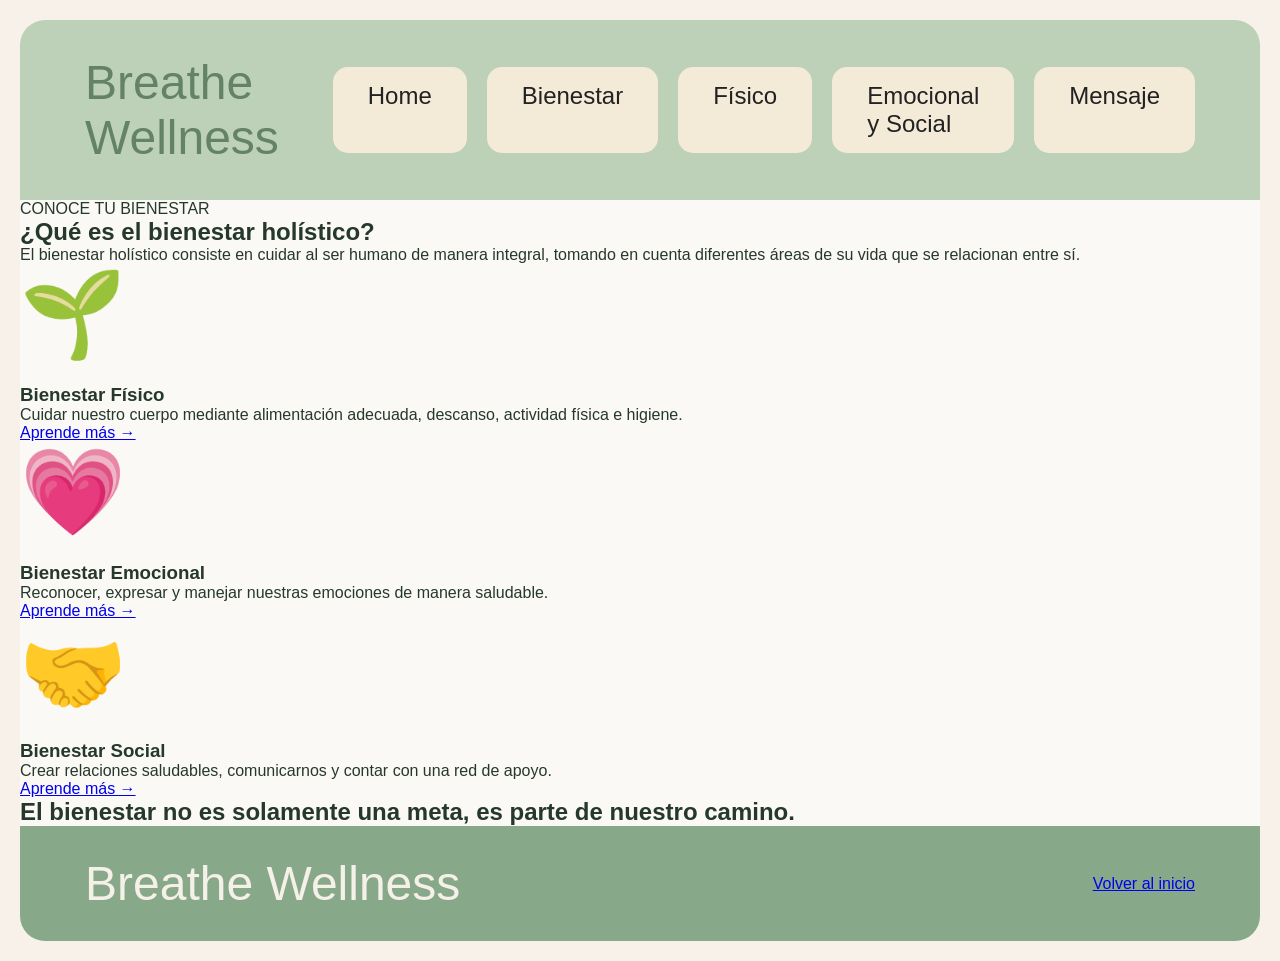
==== bienestar.html @ 799ddd81 "Create bienestar.html" ====
<!DOCTYPE html>
<html lang="es">
<head>
    <meta charset="UTF-8">
    <meta name="viewport" content="width=device-width, initial-scale=1.0">
    <title>Breathe Wellness | Bienestar</title>
    <link rel="stylesheet" href="style.css">
</head>
<body>

<div class="website">

    <header class="navbar">
        <h1 class="logo">Breathe Wellness</h1>

        <nav>
            <a href="index.html">Home</a>
            <a href="bienestar.html">Bienestar</a>
            <a href="fisico.html">Físico</a>
            <a href="emocional.html">Emocional y Social</a>
            <a href="mensaje.html">Mensaje</a>
        </nav>
    </header>

    <section class="page-hero">
        <p class="subtitle">CONOCE TU BIENESTAR</p>
        <h2>¿Qué es el bienestar holístico?</h2>

        <p>
            El bienestar holístico consiste en cuidar al ser humano de manera
            integral, tomando en cuenta diferentes áreas de su vida que se
            relacionan entre sí.
        </p>
    </section>

    <section class="cards">

        <div class="card">
            <div class="icon">🌱</div>
            <h3>Bienestar Físico</h3>
            <p>
                Cuidar nuestro cuerpo mediante alimentación adecuada,
                descanso, actividad física e higiene.
            </p>
            <a href="fisico.html" class="card-link">
                Aprende más →
            </a>
        </div>

        <div class="card">
            <div class="icon">💗</div>
            <h3>Bienestar Emocional</h3>
            <p>
                Reconocer, expresar y manejar nuestras emociones
                de manera saludable.
            </p>
            <a href="emocional.html" class="card-link">
                Aprende más →
            </a>
        </div>

        <div class="card">
            <div class="icon">🤝</div>
            <h3>Bienestar Social</h3>
            <p>
                Crear relaciones saludables, comunicarnos y
                contar con una red de apoyo.
            </p>
            <a href="emocional.html" class="card-link">
                Aprende más →
            </a>
        </div>

    </section>

    <section class="quote">
        <h2>El bienestar no es solamente una meta, es parte de nuestro camino.</h2>
    </section>

    <footer class="footer">
        <h2>Breathe Wellness</h2>
        <a href="index.html" class="button">Volver al inicio</a>
    </footer>

</div>

</body>
</html>
---- style.css ----
/* GENERAL */
* {
    margin: 0;
    padding: 0;
    box-sizing: border-box;
}

body {
    background-color: #f7f1e9;
    font-family: Arial, Helvetica, sans-serif;
    color: #26382b;
    padding: 20px;
}

.website {
    max-width: 1250px;
    margin: auto;
    background-color: #faf9f5;
    border-radius: 25px;
    overflow: hidden;
}

/* NAVBAR */
.navbar {
    background-color: #bdd1b9;
    padding: 35px 65px;
    display: flex;
    justify-content: space-between;
    align-items: center;
}

.logo {
    font-size: 48px;
    color: #648267;
    font-weight: normal;
}

.navbar nav {
    display: flex;
    gap: 20px;
}

.navbar nav a {
    text-decoration: none;
    color: #222;
    background-color: #f4ead8;
    padding: 15px 35px;
    border-radius: 15px;
    font-size: 24px;
    transition: 0.3s;
}

.navbar nav a:hover {
    background-color: #91ad91;
    color: white;
}

/* HERO */
.hero {
    display: flex;
    align-items: center;
    justify-content: center;
    gap: 70px;
    padding: 50px 60px;
    min-height: 520px;
}

.hero-logo {
    display: flex;
    justify-content: center;
    align-items: center;
}

.circle {
    width: 440px;
    height: 440px;
    background-color: #88a88a;
    border-radius: 50%;
    position: relative;
}

/* LEAVES */
.leaf {
    position: absolute;
    width: 65px;
    height: 110px;
    background-color: #c4d8b9;
    border-radius: 100% 0 100% 0;
}

.leaf1 {
    top: 65px;
    left: 130px;
    transform: rotate(-35deg);
}

.leaf2 {
    top: 60px;
    left: 210px;
    transform: rotate(15deg);
}

.leaf3 {
    top: 170px;
    left: 100px;
    background-color: #547958;
    transform: rotate(-65deg);
}

.leaf4 {
    top: 185px;
    left: 190px;
    background-color: #547958;
    transform: rotate(35deg);
}

.leaf5 {
    top: 250px;
    left: 100px;
    background-color: #547958;
    transform: rotate(-75deg);
}

.leaf6 {
    top: 260px;
    left: 190px;
    background-color: #c4d8b9;
    transform: rotate(45deg);
}

/* WAVES */
.waves {
    position: absolute;
    top: 130px;
    right: -35px;
    font-size: 100px;
    color: #d8e5cf;
    font-weight: bold;
    letter-spacing: -15px;
}

/* HERO TEXT */
.hero-content {
    text-align: left;
}

.hero-content h2 {
    font-size: 65px;
    font-weight: normal;
    margin-bottom: 35px;
    color: #26382b;
}

.explore-button {
    display: inline-block;
    background-color: #88a88a;
    color: white;
    text-decoration: none;
    padding: 20px 50px;
    border-radius: 15px;
    font-size: 25px;
    transition: 0.3s;
}

.explore-button:hover {
    background-color: #66876a;
    transform: translateY(-3px);
}

/* SERVICES */
.services {
    display: flex;
    justify-content: center;
    gap: 45px;
    padding: 10px 60px 40px;
}

.service-card {
    flex: 1;
    background-color: #f3ead9;
    border-radius: 35px;
    min-height: 250px;
    display: flex;
    flex-direction: column;
    justify-content: center;
    align-items: center;
    transition: 0.3s;
}

.service-card:hover {
    transform: translateY(-5px);
}

.icon {
    font-size: 85px;
    color: #88a88a;
    margin-bottom: 20px;
}

.service-card h3 {
    font-size: 35px;
    font-weight: normal;
    color: #222;
}

/* FOOTER */
.footer {
    background-color: #88a88a;
    display: flex;
    justify-content: space-between;
    align-items: center;
    padding: 30px 65px;
}

.footer h2 {
    color: #f5f1e8;
    font-size: 48px;
    font-weight: normal;
}

.footer-buttons {
    display: flex;
    gap: 25px;
}

.footer-buttons a {
    text-decoration: none;
    color: #222;
    background-color: #f3ead9;
    padding: 15px 50px;
    border-radius: 15px;
    font-size: 25px;
    transition: 0.3s;
}

.footer-buttons a:hover {
    background-color: #d9e5d2;
}

/* RESPONSIVE */
@media (max-width: 900px) {

    .navbar {
        flex-direction: column;
        gap: 25px;
        padding: 30px;
    }

    .logo {
        font-size: 35px;
        text-align: center;
    }

    .navbar nav {
        flex-wrap: wrap;
        justify-content: center;
    }

    .navbar nav a {
        font-size: 18px;
        padding: 12px 20px;
    }

    .hero {
        flex-direction: column;
        padding: 40px 20px;
        gap: 35px;
    }

    .circle {
        width: 300px;
        height: 300px;
    }

    .hero-content {
        text-align: center;
    }

    .hero-content h2 {
        font-size: 40px;
    }

    .services {
        flex-direction: column;
        padding: 20px;
        gap: 20px;
    }

    .service-card {
        min-height: 200px;
    }

    .footer {
        flex-direction: column;
        gap: 25px;
        text-align: center;
        padding: 30px 20px;
    }

    .footer h2 {
        font-size: 35px;
    }

    .footer-buttons {
        flex-wrap: wrap;
        justify-content: center;
    }

    .footer-buttons a {
        font-size: 18px;
        padding: 15px 30px;
    }
}
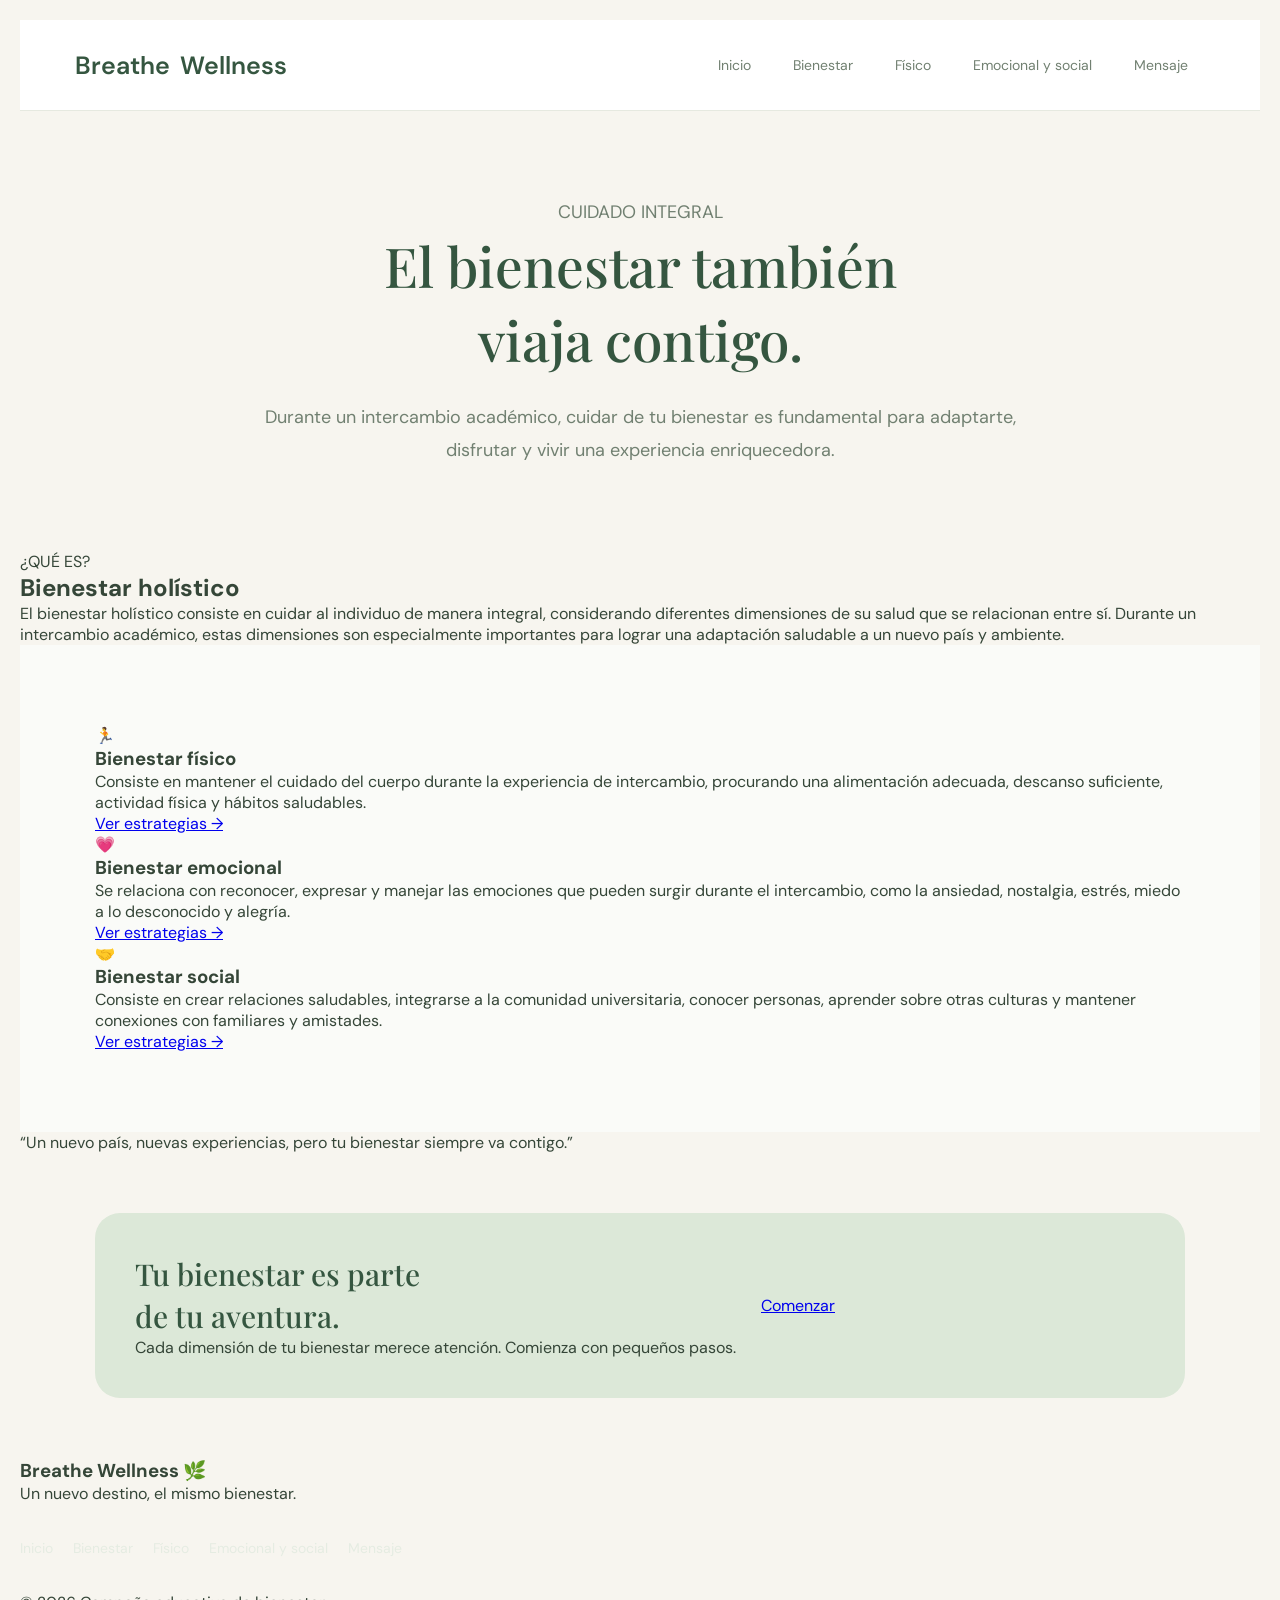
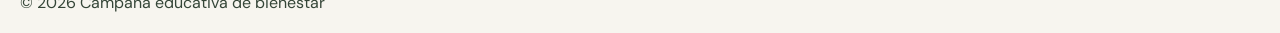
==== commit 25640b0c: "Update bienestar.html" ====
--- a/bienestar.html
+++ b/bienestar.html
@@ -1,88 +1,130 @@
+
 <!DOCTYPE html>
 <html lang="es">
 <head>
     <meta charset="UTF-8">
     <meta name="viewport" content="width=device-width, initial-scale=1.0">
-    <title>Breathe Wellness | Bienestar</title>
+    <title>Bienestar Holístico | Breathe Wellness</title>
     <link rel="stylesheet" href="style.css">
 </head>
 <body>
 
-<div class="website">
+<header class="navbar">
+    <a href="index.html" class="logo">Breathe <span>Wellness</span></a>
 
-    <header class="navbar">
-        <h1 class="logo">Breathe Wellness</h1>
+    <nav>
+        <a href="index.html">Inicio</a>
+        <a href="bienestar.html">Bienestar</a>
+        <a href="fisico.html">Físico</a>
+        <a href="emocional.html">Emocional y social</a>
+        <a href="mensaje.html">Mensaje</a>
+    </nav>
+</header>
 
-        <nav>
-            <a href="index.html">Home</a>
-            <a href="bienestar.html">Bienestar</a>
-            <a href="fisico.html">Físico</a>
-            <a href="emocional.html">Emocional y Social</a>
-            <a href="mensaje.html">Mensaje</a>
-        </nav>
-    </header>
+<section class="page-hero">
+    <p class="tag">CUIDADO INTEGRAL</p>
+    <h1>El bienestar también<br><span>viaja contigo.</span></h1>
 
-    <section class="page-hero">
-        <p class="subtitle">CONOCE TU BIENESTAR</p>
-        <h2>¿Qué es el bienestar holístico?</h2>
+    <p>
+        Durante un intercambio académico, cuidar de tu bienestar
+        es fundamental para adaptarte, disfrutar y vivir una
+        experiencia enriquecedora.
+    </p>
+</section>
 
-        <p>
-            El bienestar holístico consiste en cuidar al ser humano de manera
-            integral, tomando en cuenta diferentes áreas de su vida que se
-            relacionan entre sí.
-        </p>
-    </section>
+<section class="intro">
+    <p class="tag">¿QUÉ ES?</p>
+    <h2>Bienestar holístico</h2>
 
-    <section class="cards">
+    <p>
+        El bienestar holístico consiste en cuidar al individuo de manera
+        integral, considerando diferentes dimensiones de su salud que
+        se relacionan entre sí. Durante un intercambio académico,
+        estas dimensiones son especialmente importantes para lograr
+        una adaptación saludable a un nuevo país y ambiente.
+    </p>
+</section>
 
-        <div class="card">
-            <div class="icon">🌱</div>
-            <h3>Bienestar Físico</h3>
+<section class="wellness-section">
+    <div class="cards">
+
+        <div class="card physical-card">
+            <div class="card-icon">🏃</div>
+            <h3>Bienestar físico</h3>
+
             <p>
-                Cuidar nuestro cuerpo mediante alimentación adecuada,
-                descanso, actividad física e higiene.
+                Consiste en mantener el cuidado del cuerpo durante la
+                experiencia de intercambio, procurando una alimentación
+                adecuada, descanso suficiente, actividad física y
+                hábitos saludables.
             </p>
-            <a href="fisico.html" class="card-link">
-                Aprende más →
-            </a>
+
+            <a href="fisico.html" class="card-link">Ver estrategias →</a>
         </div>
 
-        <div class="card">
-            <div class="icon">💗</div>
-            <h3>Bienestar Emocional</h3>
+        <div class="card emotional-card">
+            <div class="card-icon">💗</div>
+            <h3>Bienestar emocional</h3>
+
             <p>
-                Reconocer, expresar y manejar nuestras emociones
-                de manera saludable.
+                Se relaciona con reconocer, expresar y manejar las emociones
+                que pueden surgir durante el intercambio, como la ansiedad,
+                nostalgia, estrés, miedo a lo desconocido y alegría.
             </p>
-            <a href="emocional.html" class="card-link">
-                Aprende más →
-            </a>
+
+            <a href="emocional.html" class="card-link">Ver estrategias →</a>
         </div>
 
-        <div class="card">
-            <div class="icon">🤝</div>
-            <h3>Bienestar Social</h3>
+        <div class="card social-card">
+            <div class="card-icon">🤝</div>
+            <h3>Bienestar social</h3>
+
             <p>
-                Crear relaciones saludables, comunicarnos y
-                contar con una red de apoyo.
+                Consiste en crear relaciones saludables, integrarse a la
+                comunidad universitaria, conocer personas, aprender sobre
+                otras culturas y mantener conexiones con familiares
+                y amistades.
             </p>
-            <a href="emocional.html" class="card-link">
-                Aprende más →
-            </a>
+
+            <a href="emocional.html#social" class="card-link">Ver estrategias →</a>
         </div>
 
-    </section>
+    </div>
+</section>
 
-    <section class="quote">
-        <h2>El bienestar no es solamente una meta, es parte de nuestro camino.</h2>
-    </section>
+<section class="quote-section">
+    <blockquote>
+        “Un nuevo país, nuevas experiencias, pero tu bienestar
+        siempre va contigo.”
+    </blockquote>
+</section>
 
-    <footer class="footer">
-        <h2>Breathe Wellness</h2>
-        <a href="index.html" class="button">Volver al inicio</a>
-    </footer>
+<section class="campaign-banner">
+    <div>
+        <h2>Tu bienestar es parte<br>de tu aventura.</h2>
+        <p>
+            Cada dimensión de tu bienestar merece atención.
+            Comienza con pequeños pasos.
+        </p>
+    </div>
 
-</div>
+    <a href="fisico.html" class="btn btn-light">Comenzar</a>
+</section>
+
+<footer>
+    <h3>Breathe Wellness 🌿</h3>
+    <p>Un nuevo destino, el mismo bienestar.</p>
+
+    <div class="footer-links">
+        <a href="index.html">Inicio</a>
+        <a href="bienestar.html">Bienestar</a>
+        <a href="fisico.html">Físico</a>
+        <a href="emocional.html">Emocional y social</a>
+        <a href="mensaje.html">Mensaje</a>
+    </div>
+
+    <p class="copyright">© 2026 Campaña educativa de bienestar</p>
+</footer>
 
 </body>
 </html>
--- a/style.css
+++ b/style.css
@@ -1,314 +1,814 @@
 
-/* GENERAL */
+/* ==================================
+   BREATH WELLNESS
+   MODERN WELLNESS DESIGN
+================================== */
+
+@import url('https://fonts.googleapis.com/css2?family=DM+Sans:wght@400;500;600;700&family=Playfair+Display:wght@400;500;600&display=swap');
+
+:root {
+    --cream: #F7F5EF;
+    --white: #FFFFFF;
+    --sage: #DCE8D8;
+    --sage-dark: #8CA88C;
+    --green: #355640;
+    --green-light: #66836A;
+    --pink: #F4E6E2;
+    --yellow: #F4EEDC;
+    --text: #354638;
+    --text-light: #718071;
+    --border: #E6E9E0;
+}
+
 * {
     margin: 0;
     padding: 0;
     box-sizing: border-box;
 }
 
+html {
+    scroll-behavior: smooth;
+}
+
 body {
-    background-color: #f7f1e9;
-    font-family: Arial, Helvetica, sans-serif;
-    color: #26382b;
+    background: var(--cream);
+    font-family: 'DM Sans', Arial, sans-serif;
+    color: var(--text);
     padding: 20px;
 }
 
 .website {
-    max-width: 1250px;
+    max-width: 1350px;
     margin: auto;
-    background-color: #faf9f5;
-    border-radius: 25px;
+    background: var(--white);
+    border-radius: 24px;
     overflow: hidden;
 }
 
-/* NAVBAR */
+
+/* ==================================
+   NAVIGATION
+================================== */
+
 .navbar {
-    background-color: #bdd1b9;
-    padding: 35px 65px;
+    padding: 25px 55px;
+    background: var(--white);
     display: flex;
     justify-content: space-between;
     align-items: center;
+    gap: 25px;
+    border-bottom: 1px solid var(--border);
 }
 
 .logo {
-    font-size: 48px;
-    color: #648267;
-    font-weight: normal;
+    display: flex;
+    align-items: center;
+    gap: 10px;
+    font-size: 25px;
+    color: var(--green);
+    text-decoration: none;
+    font-weight: 600;
+    white-space: nowrap;
+}
+
+.logo-icon {
+    font-size: 30px;
+    color: var(--sage-dark);
 }
 
 .navbar nav {
     display: flex;
-    gap: 20px;
+    align-items: center;
+    gap: 8px;
+    flex-wrap: wrap;
 }
 
 .navbar nav a {
     text-decoration: none;
-    color: #222;
-    background-color: #f4ead8;
-    padding: 15px 35px;
-    border-radius: 15px;
-    font-size: 24px;
-    transition: 0.3s;
-}
-
-.navbar nav a:hover {
-    background-color: #91ad91;
-    color: white;
-}
-
-/* HERO */
+    color: var(--text-light);
+    font-size: 14px;
+    padding: 11px 17px;
+    border-radius: 50px;
+    transition: 0.25s ease;
+}
+
+.navbar nav a:hover,
+.navbar nav a.active {
+    background: var(--sage);
+    color: var(--green);
+}
+
+
+/* ==================================
+   HERO
+================================== */
+
 .hero {
-    display: flex;
-    align-items: center;
-    justify-content: center;
-    gap: 70px;
-    padding: 50px 60px;
-    min-height: 520px;
-}
-
-.hero-logo {
-    display: flex;
-    justify-content: center;
-    align-items: center;
-}
-
-.circle {
-    width: 440px;
-    height: 440px;
-    background-color: #88a88a;
-    border-radius: 50%;
-    position: relative;
-}
-
-/* LEAVES */
-.leaf {
-    position: absolute;
-    width: 65px;
-    height: 110px;
-    background-color: #c4d8b9;
-    border-radius: 100% 0 100% 0;
-}
-
-.leaf1 {
-    top: 65px;
-    left: 130px;
-    transform: rotate(-35deg);
-}
-
-.leaf2 {
-    top: 60px;
-    left: 210px;
-    transform: rotate(15deg);
-}
-
-.leaf3 {
-    top: 170px;
-    left: 100px;
-    background-color: #547958;
-    transform: rotate(-65deg);
-}
-
-.leaf4 {
-    top: 185px;
-    left: 190px;
-    background-color: #547958;
-    transform: rotate(35deg);
-}
-
-.leaf5 {
-    top: 250px;
-    left: 100px;
-    background-color: #547958;
-    transform: rotate(-75deg);
-}
-
-.leaf6 {
-    top: 260px;
-    left: 190px;
-    background-color: #c4d8b9;
-    transform: rotate(45deg);
-}
-
-/* WAVES */
-.waves {
-    position: absolute;
-    top: 130px;
-    right: -35px;
-    font-size: 100px;
-    color: #d8e5cf;
-    font-weight: bold;
-    letter-spacing: -15px;
-}
-
-/* HERO TEXT */
+    display: grid;
+    grid-template-columns: 1fr 1fr;
+    align-items: center;
+    gap: 60px;
+    padding: 85px 75px;
+    background: var(--cream);
+}
+
 .hero-content {
-    text-align: left;
-}
-
-.hero-content h2 {
-    font-size: 65px;
-    font-weight: normal;
-    margin-bottom: 35px;
-    color: #26382b;
-}
-
-.explore-button {
+    max-width: 600px;
+}
+
+.eyebrow {
+    color: var(--green-light);
+    font-size: 12px;
+    font-weight: 700;
+    letter-spacing: 2.5px;
     display: inline-block;
-    background-color: #88a88a;
+    margin-bottom: 20px;
+}
+
+.hero h1 {
+    font-family: 'Playfair Display', serif;
+    font-size: clamp(45px, 5vw, 70px);
+    font-weight: 500;
+    line-height: 1.12;
+    color: var(--green);
+    margin-bottom: 25px;
+}
+
+.hero h1 span {
+    color: var(--sage-dark);
+    display: block;
+}
+
+.hero-content > p {
+    font-size: 17px;
+    line-height: 1.8;
+    color: var(--text-light);
+    max-width: 500px;
+    margin-bottom: 30px;
+}
+
+
+/* BUTTON */
+
+.primary-button {
+    display: inline-flex;
+    align-items: center;
+    gap: 15px;
+    padding: 16px 25px;
+    background: var(--green);
     color: white;
     text-decoration: none;
-    padding: 20px 50px;
-    border-radius: 15px;
+    border-radius: 50px;
+    font-size: 15px;
+    transition: 0.3s;
+}
+
+.primary-button:hover {
+    background: var(--green-light);
+    transform: translateY(-3px);
+}
+
+.primary-button span {
+    font-size: 20px;
+}
+
+
+/* HERO NOTE */
+
+.hero-note {
+    display: flex;
+    align-items: center;
+    gap: 10px;
+    margin-top: 35px;
+}
+
+.hero-note span {
     font-size: 25px;
-    transition: 0.3s;
-}
-
-.explore-button:hover {
-    background-color: #66876a;
-    transform: translateY(-3px);
-}
-
-/* SERVICES */
-.services {
+}
+
+.hero-note p {
+    font-size: 13px;
+    color: var(--text-light);
+}
+
+
+/* HERO VISUAL */
+
+.hero-visual {
     display: flex;
     justify-content: center;
-    gap: 45px;
-    padding: 10px 60px 40px;
-}
-
-.service-card {
-    flex: 1;
-    background-color: #f3ead9;
-    border-radius: 35px;
-    min-height: 250px;
+}
+
+.hero-image-card {
+    position: relative;
+    width: 100%;
+    max-width: 470px;
+}
+
+.hero-image-placeholder {
+    min-height: 480px;
+    background: var(--sage);
+    border-radius: 240px 240px 30px 30px;
     display: flex;
     flex-direction: column;
     justify-content: center;
     align-items: center;
+    overflow: hidden;
+    position: relative;
+}
+
+.plant-art {
+    font-size: 180px;
+    opacity: 0.9;
+}
+
+.image-message {
+    display: flex;
+    flex-direction: column;
+    text-align: center;
+    font-family: 'Playfair Display', serif;
+    font-size: 28px;
+    color: var(--green);
+    line-height: 1.5;
+    margin-top: 15px;
+}
+
+
+/* FLOATING CARD */
+
+.floating-card {
+    position: absolute;
+    bottom: 25px;
+    left: -30px;
+    background: white;
+    padding: 18px 22px;
+    border-radius: 18px;
+    box-shadow: 0 10px 35px rgba(53, 86, 64, 0.10);
+    display: flex;
+    align-items: center;
+    gap: 15px;
+}
+
+.floating-icon {
+    width: 45px;
+    height: 45px;
+    background: var(--pink);
+    border-radius: 50%;
+    display: flex;
+    align-items: center;
+    justify-content: center;
+    font-size: 25px;
+    color: #B87F7F;
+}
+
+.floating-card strong {
+    display: block;
+    font-size: 14px;
+    color: var(--green);
+}
+
+.floating-card small {
+    display: block;
+    font-size: 12px;
+    color: var(--text-light);
+    margin-top: 5px;
+}
+
+
+/* ==================================
+   INTRO SECTION
+================================== */
+
+.intro-section {
+    padding: 85px 75px;
+    display: grid;
+    grid-template-columns: 1fr 1fr;
+    align-items: center;
+    gap: 70px;
+}
+
+.section-heading h2 {
+    font-family: 'Playfair Display', serif;
+    font-size: 42px;
+    line-height: 1.25;
+    font-weight: 500;
+    color: var(--green);
+}
+
+.intro-text {
+    font-size: 17px;
+    line-height: 1.9;
+    color: var(--text-light);
+}
+
+
+/* ==================================
+   WELLNESS SECTION
+================================== */
+
+.wellness-section {
+    padding: 80px 75px;
+    background: #FAFBF8;
+}
+
+.section-heading {
+    text-align: center;
+    margin-bottom: 45px;
+}
+
+.section-heading h2 {
+    margin-bottom: 15px;
+}
+
+.section-heading p {
+    color: var(--text-light);
+    line-height: 1.8;
+    max-width: 700px;
+    margin: auto;
+}
+
+
+/* CARDS GRID */
+
+.wellness-grid {
+    display: grid;
+    grid-template-columns: repeat(3, 1fr);
+    gap: 25px;
+}
+
+.wellness-card {
+    text-decoration: none;
+    color: inherit;
+    border-radius: 25px;
+    padding: 30px;
+    min-height: 320px;
+    display: flex;
+    flex-direction: column;
     transition: 0.3s;
 }
 
-.service-card:hover {
-    transform: translateY(-5px);
-}
-
-.icon {
-    font-size: 85px;
-    color: #88a88a;
+.wellness-card:hover {
+    transform: translateY(-8px);
+    box-shadow: 0 15px 35px rgba(53, 86, 64, 0.08);
+}
+
+.card-green {
+    background: #E7EFE3;
+}
+
+.card-pink {
+    background: #F5E8E4;
+}
+
+.card-yellow {
+    background: #F4EEDC;
+}
+
+.card-top {
+    display: flex;
+    justify-content: space-between;
+    align-items: center;
+    margin-bottom: 35px;
+}
+
+.card-number {
+    font-size: 13px;
+    color: var(--text-light);
+}
+
+.card-emoji {
+    font-size: 40px;
+}
+
+.wellness-card h3 {
+    font-family: 'Playfair Display', serif;
+    font-size: 27px;
+    font-weight: 500;
+    color: var(--green);
+    margin-bottom: 15px;
+}
+
+.wellness-card p {
+    font-size: 15px;
+    line-height: 1.8;
+    color: var(--text-light);
+    margin-bottom: 25px;
+}
+
+.card-arrow {
+    margin-top: auto;
+    font-size: 14px;
+    font-weight: 600;
+    color: var(--green);
+}
+
+
+/* ==================================
+   CAMPAIGN BANNER
+================================== */
+
+.campaign-banner {
+    margin: 60px 75px;
+    padding: 40px;
+    background: var(--sage);
+    border-radius: 25px;
+    display: flex;
+    align-items: center;
+    gap: 25px;
+}
+
+.banner-icon {
+    font-size: 55px;
+}
+
+.campaign-banner h2 {
+    font-family: 'Playfair Display', serif;
+    font-size: 30px;
+    font-weight: 500;
+    color: var(--green);
+    line-height: 1.4;
+    max-width: 650px;
+}
+
+.secondary-button {
+    text-decoration: none;
+    background: white;
+    color: var(--green);
+    padding: 15px 22px;
+    border-radius: 50px;
+    white-space: nowrap;
+    margin-left: auto;
+    transition: 0.3s;
+}
+
+.secondary-button:hover {
+    background: var(--green);
+    color: white;
+}
+
+
+/* ==================================
+   PAGE HERO
+================================== */
+
+.page-hero {
+    background: var(--cream);
+    padding: 85px 75px;
+    text-align: center;
+}
+
+.page-hero h1,
+.page-hero h2 {
+    font-family: 'Playfair Display', serif;
+    font-size: 55px;
+    font-weight: 500;
+    color: var(--green);
+    margin-bottom: 25px;
+}
+
+.page-hero p {
+    max-width: 800px;
+    margin: auto;
+    font-size: 18px;
+    line-height: 1.8;
+    color: var(--text-light);
+}
+
+
+/* ==================================
+   CONTENT BOXES
+================================== */
+
+.strategy-container {
+    padding: 60px 75px;
+    display: grid;
+    grid-template-columns: repeat(2, 1fr);
+    gap: 25px;
+}
+
+.strategy-box {
+    padding: 35px;
+    background: #E7EFE3;
+    border-radius: 25px;
+    border: 1px solid var(--border);
+}
+
+.strategy-box h3 {
+    font-family: 'Playfair Display', serif;
+    font-size: 27px;
+    font-weight: 500;
+    color: var(--green);
     margin-bottom: 20px;
 }
 
-.service-card h3 {
-    font-size: 35px;
-    font-weight: normal;
-    color: #222;
-}
-
-/* FOOTER */
+.strategy-box p {
+    font-size: 16px;
+    line-height: 1.8;
+    color: var(--text-light);
+}
+
+.strategy-box ul {
+    padding-left: 20px;
+}
+
+.strategy-box li {
+    margin-bottom: 15px;
+    font-size: 16px;
+    line-height: 1.8;
+    color: var(--text-light);
+}
+
+.emotional-box {
+    background: #F5E8E4;
+}
+
+.social-box {
+    background: #F4EEDC;
+}
+
+
+/* ==================================
+   QUOTE
+================================== */
+
+.quote {
+    background: var(--green);
+    padding: 65px 50px;
+    text-align: center;
+}
+
+.quote h2 {
+    font-family: 'Playfair Display', serif;
+    font-size: 36px;
+    font-weight: 500;
+    color: white;
+    max-width: 850px;
+    margin: auto;
+    line-height: 1.5;
+}
+
+
+/* ==================================
+   MESSAGE
+================================== */
+
+.message-card {
+    padding: 80px 100px;
+    text-align: center;
+    background: var(--cream);
+}
+
+.message-icon {
+    font-size: 70px;
+    margin-bottom: 30px;
+}
+
+.message-card p {
+    font-size: 18px;
+    line-height: 1.9;
+    color: var(--text-light);
+    max-width: 850px;
+    margin: 20px auto;
+}
+
+.message-card h2 {
+    font-family: 'Playfair Display', serif;
+    font-size: 38px;
+    font-weight: 500;
+    line-height: 1.5;
+    color: var(--green);
+    max-width: 850px;
+    margin: 40px auto 0;
+}
+
+
+/* ==================================
+   FOOTER
+================================== */
+
 .footer {
-    background-color: #88a88a;
-    display: flex;
-    justify-content: space-between;
-    align-items: center;
-    padding: 30px 65px;
-}
-
-.footer h2 {
-    color: #f5f1e8;
-    font-size: 48px;
-    font-weight: normal;
-}
-
-.footer-buttons {
-    display: flex;
-    gap: 25px;
-}
-
-.footer-buttons a {
+    background: var(--green);
+    color: white;
+    padding: 45px 60px 25px;
+}
+
+.footer-brand h2 {
+    font-family: 'Playfair Display', serif;
+    font-size: 28px;
+    font-weight: 500;
+}
+
+.footer-brand p {
+    margin-top: 10px;
+    color: #D5E1D2;
+    font-size: 14px;
+}
+
+.footer-links {
+    display: flex;
+    gap: 20px;
+    flex-wrap: wrap;
+    margin: 35px 0;
+}
+
+.footer-links a {
     text-decoration: none;
-    color: #222;
-    background-color: #f3ead9;
-    padding: 15px 50px;
-    border-radius: 15px;
-    font-size: 25px;
-    transition: 0.3s;
-}
-
-.footer-buttons a:hover {
-    background-color: #d9e5d2;
-}
-
-/* RESPONSIVE */
-@media (max-width: 900px) {
+    color: #E5ECE2;
+    font-size: 14px;
+}
+
+.footer-links a:hover {
+    color: white;
+    text-decoration: underline;
+}
+
+.footer-bottom {
+    border-top: 1px solid rgba(255,255,255,0.2);
+    padding-top: 20px;
+    font-size: 13px;
+    color: #D5E1D2;
+}
+
+
+/* ==================================
+   RESPONSIVE DESIGN
+================================== */
+
+@media (max-width: 1000px) {
 
     .navbar {
         flex-direction: column;
-        gap: 25px;
-        padding: 30px;
-    }
-
-    .logo {
-        font-size: 35px;
+        padding: 25px;
+    }
+
+    .hero {
+        padding: 55px 35px;
+        gap: 35px;
+    }
+
+    .intro-section {
+        padding: 60px 35px;
+        gap: 35px;
+    }
+
+    .wellness-section {
+        padding: 60px 35px;
+    }
+
+    .wellness-grid {
+        grid-template-columns: 1fr;
+    }
+
+    .wellness-card {
+        min-height: 260px;
+    }
+
+    .campaign-banner {
+        margin: 40px 35px;
+        flex-wrap: wrap;
+    }
+
+    .secondary-button {
+        margin-left: 0;
+    }
+
+    .strategy-container {
+        padding: 40px 35px;
+    }
+}
+
+@media (max-width: 700px) {
+
+    body {
+        padding: 8px;
+    }
+
+    .website {
+        border-radius: 15px;
+    }
+
+    .navbar nav {
+        justify-content: center;
+    }
+
+    .navbar nav a {
+        font-size: 12px;
+        padding: 9px 12px;
+    }
+
+    .hero {
+        grid-template-columns: 1fr;
         text-align: center;
-    }
-
-    .navbar nav {
-        flex-wrap: wrap;
+        padding: 45px 25px;
+    }
+
+    .hero h1 {
+        font-size: 42px;
+    }
+
+    .hero-content > p {
+        font-size: 16px;
+    }
+
+    .hero-note {
         justify-content: center;
     }
 
-    .navbar nav a {
-        font-size: 18px;
-        padding: 12px 20px;
-    }
-
-    .hero {
+    .hero-image-placeholder {
+        min-height: 350px;
+    }
+
+    .plant-art {
+        font-size: 130px;
+    }
+
+    .image-message {
+        font-size: 23px;
+    }
+
+    .floating-card {
+        left: 0;
+        bottom: 15px;
+        padding: 12px;
+    }
+
+    .intro-section {
+        grid-template-columns: 1fr;
+        text-align: center;
+        padding: 50px 25px;
+    }
+
+    .section-heading h2 {
+        font-size: 33px;
+    }
+
+    .intro-text {
+        font-size: 16px;
+    }
+
+    .wellness-section {
+        padding: 50px 20px;
+    }
+
+    .wellness-card {
+        padding: 25px;
+    }
+
+    .campaign-banner {
+        margin: 25px 20px;
+        padding: 25px;
         flex-direction: column;
-        padding: 40px 20px;
-        gap: 35px;
-    }
-
-    .circle {
-        width: 300px;
-        height: 300px;
-    }
-
-    .hero-content {
         text-align: center;
     }
 
-    .hero-content h2 {
-        font-size: 40px;
-    }
-
-    .services {
+    .campaign-banner h2 {
+        font-size: 25px;
+    }
+
+    .page-hero {
+        padding: 50px 25px;
+    }
+
+    .page-hero h1,
+    .page-hero h2 {
+        font-size: 38px;
+    }
+
+    .strategy-container {
+        grid-template-columns: 1fr;
+        padding: 25px 20px;
+    }
+
+    .strategy-box {
+        padding: 25px;
+    }
+
+    .quote {
+        padding: 45px 25px;
+    }
+
+    .quote h2 {
+        font-size: 27px;
+    }
+
+    .message-card {
+        padding: 50px 25px;
+    }
+
+    .message-card p {
+        font-size: 16px;
+    }
+
+    .message-card h2 {
+        font-size: 28px;
+    }
+
+    .footer {
+        padding: 35px 25px;
+    }
+
+    .footer-links {
         flex-direction: column;
-        padding: 20px;
-        gap: 20px;
-    }
-
-    .service-card {
-        min-height: 200px;
-    }
-
-    .footer {
-        flex-direction: column;
-        gap: 25px;
-        text-align: center;
-        padding: 30px 20px;
-    }
-
-    .footer h2 {
-        font-size: 35px;
-    }
-
-    .footer-buttons {
-        flex-wrap: wrap;
-        justify-content: center;
-    }
-
-    .footer-buttons a {
-        font-size: 18px;
-        padding: 15px 30px;
-    }
-}
+        gap: 15px;
+    }
+}
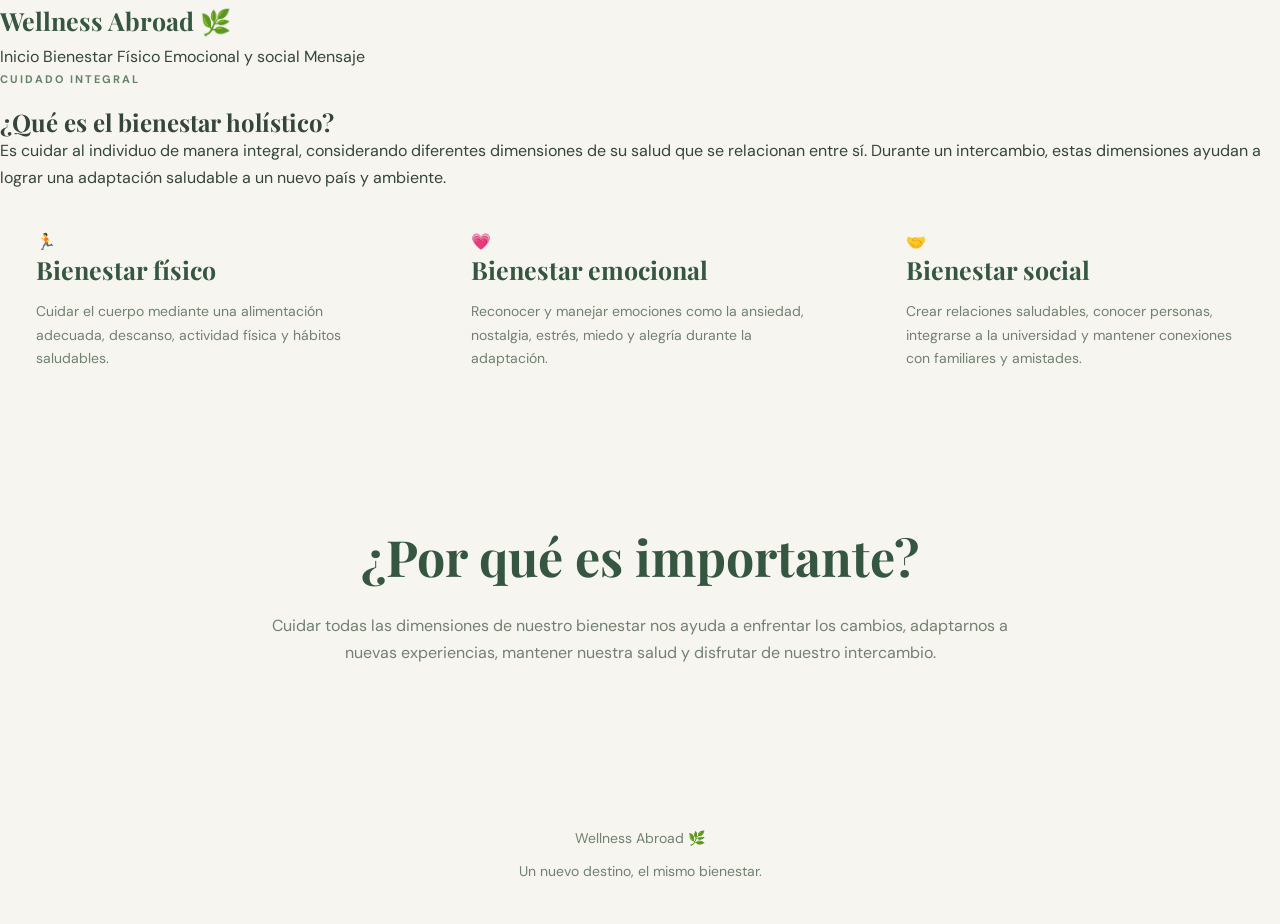
==== commit 79f37531: "Update bienestar.html" ====
--- a/bienestar.html
+++ b/bienestar.html
@@ -4,13 +4,13 @@
 <head>
     <meta charset="UTF-8">
     <meta name="viewport" content="width=device-width, initial-scale=1.0">
-    <title>Bienestar Holístico | Breathe Wellness</title>
+    <title>Bienestar Holístico | Wellness Abroad</title>
     <link rel="stylesheet" href="style.css">
 </head>
 <body>
 
-<header class="navbar">
-    <a href="index.html" class="logo">Breathe <span>Wellness</span></a>
+<header>
+    <a href="index.html" class="logo">Wellness Abroad 🌿</a>
 
     <nav>
         <a href="index.html">Inicio</a>
@@ -21,109 +21,67 @@
     </nav>
 </header>
 
-<section class="page-hero">
-    <p class="tag">CUIDADO INTEGRAL</p>
-    <h1>El bienestar también<br><span>viaja contigo.</span></h1>
+<main>
 
-    <p>
-        Durante un intercambio académico, cuidar de tu bienestar
-        es fundamental para adaptarte, disfrutar y vivir una
-        experiencia enriquecedora.
-    </p>
-</section>
+    <section class="page-title">
+        <p class="tag">CUIDADO INTEGRAL</p>
+        <h1>¿Qué es el bienestar holístico?</h1>
 
-<section class="intro">
-    <p class="tag">¿QUÉ ES?</p>
-    <h2>Bienestar holístico</h2>
+        <p>
+            Es cuidar al individuo de manera integral, considerando
+            diferentes dimensiones de su salud que se relacionan entre sí.
+            Durante un intercambio, estas dimensiones ayudan a lograr
+            una adaptación saludable a un nuevo país y ambiente.
+        </p>
+    </section>
 
-    <p>
-        El bienestar holístico consiste en cuidar al individuo de manera
-        integral, considerando diferentes dimensiones de su salud que
-        se relacionan entre sí. Durante un intercambio académico,
-        estas dimensiones son especialmente importantes para lograr
-        una adaptación saludable a un nuevo país y ambiente.
-    </p>
-</section>
+    <section class="cards">
 
-<section class="wellness-section">
-    <div class="cards">
-
-        <div class="card physical-card">
-            <div class="card-icon">🏃</div>
+        <div class="card green">
+            <span>🏃</span>
             <h3>Bienestar físico</h3>
-
             <p>
-                Consiste en mantener el cuidado del cuerpo durante la
-                experiencia de intercambio, procurando una alimentación
-                adecuada, descanso suficiente, actividad física y
-                hábitos saludables.
+                Cuidar el cuerpo mediante una alimentación adecuada,
+                descanso, actividad física y hábitos saludables.
             </p>
-
-            <a href="fisico.html" class="card-link">Ver estrategias →</a>
         </div>
 
-        <div class="card emotional-card">
-            <div class="card-icon">💗</div>
+        <div class="card pink">
+            <span>💗</span>
             <h3>Bienestar emocional</h3>
-
             <p>
-                Se relaciona con reconocer, expresar y manejar las emociones
-                que pueden surgir durante el intercambio, como la ansiedad,
-                nostalgia, estrés, miedo a lo desconocido y alegría.
+                Reconocer y manejar emociones como la ansiedad,
+                nostalgia, estrés, miedo y alegría durante la adaptación.
             </p>
-
-            <a href="emocional.html" class="card-link">Ver estrategias →</a>
         </div>
 
-        <div class="card social-card">
-            <div class="card-icon">🤝</div>
+        <div class="card beige">
+            <span>🤝</span>
             <h3>Bienestar social</h3>
-
             <p>
-                Consiste en crear relaciones saludables, integrarse a la
-                comunidad universitaria, conocer personas, aprender sobre
-                otras culturas y mantener conexiones con familiares
-                y amistades.
+                Crear relaciones saludables, conocer personas,
+                integrarse a la universidad y mantener conexiones
+                con familiares y amistades.
             </p>
-
-            <a href="emocional.html#social" class="card-link">Ver estrategias →</a>
         </div>
 
-    </div>
-</section>
+    </section>
 
-<section class="quote-section">
-    <blockquote>
-        “Un nuevo país, nuevas experiencias, pero tu bienestar
-        siempre va contigo.”
-    </blockquote>
-</section>
+    <section class="intro">
+        <h2>¿Por qué es importante?</h2>
 
-<section class="campaign-banner">
-    <div>
-        <h2>Tu bienestar es parte<br>de tu aventura.</h2>
         <p>
-            Cada dimensión de tu bienestar merece atención.
-            Comienza con pequeños pasos.
+            Cuidar todas las dimensiones de nuestro bienestar nos ayuda
+            a enfrentar los cambios, adaptarnos a nuevas experiencias,
+            mantener nuestra salud y disfrutar de nuestro intercambio.
         </p>
-    </div>
+    </section>
 
-    <a href="fisico.html" class="btn btn-light">Comenzar</a>
-</section>
+</main>
 
 <footer>
-    <h3>Breathe Wellness 🌿</h3>
+    <p>Wellness Abroad 🌿</p>
     <p>Un nuevo destino, el mismo bienestar.</p>
-
-    <div class="footer-links">
-        <a href="index.html">Inicio</a>
-        <a href="bienestar.html">Bienestar</a>
-        <a href="fisico.html">Físico</a>
-        <a href="emocional.html">Emocional y social</a>
-        <a href="mensaje.html">Mensaje</a>
-    </div>
-
-    <p class="copyright">© 2026 Campaña educativa de bienestar</p>
 </footer>
 
 </body>
--- a/style.css
+++ b/style.css
@@ -1,10 +1,9 @@
 
-/* ==================================
-   BREATH WELLNESS
-   MODERN WELLNESS DESIGN
-================================== */
-
-@import url('https://fonts.googleapis.com/css2?family=DM+Sans:wght@400;500;600;700&family=Playfair+Display:wght@400;500;600&display=swap');
+/* ==============================
+   VARIABLES Y ESTILO GENERAL
+============================== */
+
+@import url('https://fonts.googleapis.com/css2?family=DM+Sans:wght@400;500;600;700&family=Playfair+Display:wght@500;600;700&display=swap');
 
 :root {
     --cream: #F7F5EF;
@@ -31,784 +30,659 @@
 }
 
 body {
+    font-family: 'DM Sans', sans-serif;
     background: var(--cream);
-    font-family: 'DM Sans', Arial, sans-serif;
     color: var(--text);
-    padding: 20px;
-}
-
-.website {
-    max-width: 1350px;
-    margin: auto;
-    background: var(--white);
-    border-radius: 24px;
-    overflow: hidden;
-}
-
-
-/* ==================================
-   NAVIGATION
-================================== */
+    line-height: 1.7;
+}
+
+h1, h2, h3 {
+    font-family: 'Playfair Display', serif;
+    line-height: 1.2;
+}
+
+a {
+    text-decoration: none;
+    color: inherit;
+}
+
+img {
+    max-width: 100%;
+    display: block;
+}
+
+/* ==============================
+   NAVBAR
+============================== */
 
 .navbar {
-    padding: 25px 55px;
-    background: var(--white);
+    width: 100%;
+    padding: 22px 7%;
     display: flex;
     justify-content: space-between;
     align-items: center;
-    gap: 25px;
-    border-bottom: 1px solid var(--border);
+    background: var(--cream);
+    gap: 30px;
 }
 
 .logo {
-    display: flex;
-    align-items: center;
-    gap: 10px;
+    font-family: 'Playfair Display', serif;
     font-size: 25px;
-    color: var(--green);
-    text-decoration: none;
-    font-weight: 600;
+    font-weight: 700;
+    color: var(--green);
     white-space: nowrap;
 }
 
-.logo-icon {
-    font-size: 30px;
+.logo span {
     color: var(--sage-dark);
 }
 
 .navbar nav {
     display: flex;
+    gap: 25px;
     align-items: center;
-    gap: 8px;
-    flex-wrap: wrap;
 }
 
 .navbar nav a {
-    text-decoration: none;
-    color: var(--text-light);
+    font-size: 13px;
+    color: var(--text);
+    transition: 0.3s;
+}
+
+.navbar nav a:hover {
+    color: var(--green-light);
+}
+
+/* ==============================
+   BOTONES
+============================== */
+
+.btn {
+    display: inline-block;
+    padding: 14px 25px;
+    background: var(--green);
+    color: var(--white);
+    border-radius: 50px;
     font-size: 14px;
-    padding: 11px 17px;
-    border-radius: 50px;
-    transition: 0.25s ease;
-}
-
-.navbar nav a:hover,
-.navbar nav a.active {
+    font-weight: 600;
+    transition: 0.3s;
+    border: none;
+}
+
+.btn:hover {
+    background: var(--green-light);
+    transform: translateY(-2px);
+}
+
+.btn-light {
+    background: var(--white);
+    color: var(--green);
+}
+
+.btn-light:hover {
     background: var(--sage);
-    color: var(--green);
-}
-
-
-/* ==================================
-   HERO
-================================== */
+}
+
+/* ==============================
+   HERO PRINCIPAL
+============================== */
 
 .hero {
     display: grid;
     grid-template-columns: 1fr 1fr;
     align-items: center;
-    gap: 60px;
-    padding: 85px 75px;
-    background: var(--cream);
+    gap: 70px;
+    padding: 70px 8%;
+    min-height: 550px;
 }
 
 .hero-content {
     max-width: 600px;
 }
 
-.eyebrow {
+.tag {
+    font-size: 11px;
+    font-weight: 700;
+    letter-spacing: 2px;
     color: var(--green-light);
-    font-size: 12px;
-    font-weight: 700;
-    letter-spacing: 2.5px;
-    display: inline-block;
     margin-bottom: 20px;
 }
 
 .hero h1 {
-    font-family: 'Playfair Display', serif;
-    font-size: clamp(45px, 5vw, 70px);
-    font-weight: 500;
-    line-height: 1.12;
+    font-size: clamp(42px, 5vw, 70px);
     color: var(--green);
     margin-bottom: 25px;
 }
 
-.hero h1 span {
+.hero h1 span,
+.page-hero h1 span {
     color: var(--sage-dark);
-    display: block;
-}
-
-.hero-content > p {
-    font-size: 17px;
-    line-height: 1.8;
+}
+
+.hero-content > p:not(.tag) {
+    font-size: 16px;
     color: var(--text-light);
     max-width: 500px;
     margin-bottom: 30px;
 }
 
-
-/* BUTTON */
-
-.primary-button {
-    display: inline-flex;
-    align-items: center;
-    gap: 15px;
-    padding: 16px 25px;
-    background: var(--green);
-    color: white;
-    text-decoration: none;
-    border-radius: 50px;
-    font-size: 15px;
-    transition: 0.3s;
-}
-
-.primary-button:hover {
-    background: var(--green-light);
-    transform: translateY(-3px);
-}
-
-.primary-button span {
-    font-size: 20px;
-}
-
-
-/* HERO NOTE */
-
-.hero-note {
-    display: flex;
-    align-items: center;
-    gap: 10px;
-    margin-top: 35px;
-}
-
-.hero-note span {
-    font-size: 25px;
-}
-
-.hero-note p {
-    font-size: 13px;
-    color: var(--text-light);
-}
-
-
-/* HERO VISUAL */
-
-.hero-visual {
-    display: flex;
-    justify-content: center;
-}
-
-.hero-image-card {
+.hero-image {
     position: relative;
+}
+
+.image-placeholder {
     width: 100%;
-    max-width: 470px;
-}
-
-.hero-image-placeholder {
-    min-height: 480px;
-    background: var(--sage);
-    border-radius: 240px 240px 30px 30px;
-    display: flex;
-    flex-direction: column;
-    justify-content: center;
-    align-items: center;
+    height: 450px;
+    border-radius: 30px;
     overflow: hidden;
-    position: relative;
-}
-
-.plant-art {
-    font-size: 180px;
-    opacity: 0.9;
-}
-
-.image-message {
-    display: flex;
-    flex-direction: column;
-    text-align: center;
-    font-family: 'Playfair Display', serif;
-    font-size: 28px;
-    color: var(--green);
-    line-height: 1.5;
-    margin-top: 15px;
-}
-
-
-/* FLOATING CARD */
+}
+
+.image-placeholder img {
+    width: 100%;
+    height: 100%;
+    object-fit: cover;
+}
 
 .floating-card {
     position: absolute;
     bottom: 25px;
-    left: -30px;
-    background: white;
-    padding: 18px 22px;
-    border-radius: 18px;
-    box-shadow: 0 10px 35px rgba(53, 86, 64, 0.10);
+    left: -35px;
+    background: var(--white);
+    padding: 20px 25px;
+    border-radius: 20px;
+    box-shadow: 0 15px 40px rgba(53, 86, 64, 0.12);
     display: flex;
     align-items: center;
-    gap: 15px;
-}
-
-.floating-icon {
-    width: 45px;
-    height: 45px;
+    gap: 12px;
+    max-width: 250px;
+}
+
+.floating-card span {
+    font-size: 28px;
+}
+
+.floating-card p {
+    font-size: 13px;
+    font-weight: 600;
+    color: var(--green);
+}
+
+/* ==============================
+   INTRODUCCIÓN
+============================== */
+
+.intro {
+    padding: 100px 10%;
+    text-align: center;
+    max-width: 1000px;
+    margin: auto;
+}
+
+.intro h2 {
+    font-size: clamp(35px, 4vw, 50px);
+    color: var(--green);
+    margin-bottom: 25px;
+}
+
+.intro > p:not(.tag) {
+    max-width: 750px;
+    margin: auto;
+    color: var(--text-light);
+    font-size: 16px;
+}
+
+/* ==============================
+   SECCIONES DE BIENESTAR
+============================== */
+
+.wellness-section {
+    padding: 80px 8%;
+}
+
+.section-heading {
+    text-align: center;
+    max-width: 700px;
+    margin: 0 auto 50px;
+}
+
+.section-heading h2 {
+    font-size: clamp(35px, 4vw, 50px);
+    color: var(--green);
+    margin-bottom: 20px;
+}
+
+.section-heading > p:not(.tag) {
+    color: var(--text-light);
+}
+
+/* ==============================
+   TARJETAS
+============================== */
+
+.cards {
+    display: grid;
+    grid-template-columns: repeat(3, 1fr);
+    gap: 25px;
+}
+
+.card {
+    display: block;
+    padding: 35px;
+    border-radius: 25px;
+    transition: 0.3s;
+    border: 1px solid transparent;
+}
+
+.card:hover {
+    transform: translateY(-6px);
+    box-shadow: 0 15px 35px rgba(53, 86, 64, 0.08);
+}
+
+.physical-card {
+    background: var(--sage);
+}
+
+.emotional-card {
     background: var(--pink);
-    border-radius: 50%;
+}
+
+.social-card {
+    background: var(--yellow);
+}
+
+.card-icon {
+    width: 65px;
+    height: 65px;
     display: flex;
     align-items: center;
     justify-content: center;
+    background: rgba(255, 255, 255, 0.7);
+    border-radius: 20px;
+    font-size: 30px;
+    margin-bottom: 25px;
+}
+
+.card h3 {
     font-size: 25px;
-    color: #B87F7F;
-}
-
-.floating-card strong {
-    display: block;
+    color: var(--green);
+    margin-bottom: 15px;
+}
+
+.card p {
     font-size: 14px;
-    color: var(--green);
-}
-
-.floating-card small {
-    display: block;
-    font-size: 12px;
-    color: var(--text-light);
-    margin-top: 5px;
-}
-
-
-/* ==================================
-   INTRO SECTION
-================================== */
-
-.intro-section {
-    padding: 85px 75px;
-    display: grid;
-    grid-template-columns: 1fr 1fr;
-    align-items: center;
-    gap: 70px;
-}
-
-.section-heading h2 {
-    font-family: 'Playfair Display', serif;
-    font-size: 42px;
-    line-height: 1.25;
-    font-weight: 500;
-    color: var(--green);
-}
-
-.intro-text {
-    font-size: 17px;
-    line-height: 1.9;
-    color: var(--text-light);
-}
-
-
-/* ==================================
-   WELLNESS SECTION
-================================== */
-
-.wellness-section {
-    padding: 80px 75px;
-    background: #FAFBF8;
-}
-
-.section-heading {
-    text-align: center;
-    margin-bottom: 45px;
-}
-
-.section-heading h2 {
-    margin-bottom: 15px;
-}
-
-.section-heading p {
-    color: var(--text-light);
-    line-height: 1.8;
-    max-width: 700px;
-    margin: auto;
-}
-
-
-/* CARDS GRID */
-
-.wellness-grid {
-    display: grid;
-    grid-template-columns: repeat(3, 1fr);
-    gap: 25px;
-}
-
-.wellness-card {
-    text-decoration: none;
-    color: inherit;
-    border-radius: 25px;
-    padding: 30px;
-    min-height: 320px;
-    display: flex;
-    flex-direction: column;
-    transition: 0.3s;
-}
-
-.wellness-card:hover {
-    transform: translateY(-8px);
-    box-shadow: 0 15px 35px rgba(53, 86, 64, 0.08);
-}
-
-.card-green {
-    background: #E7EFE3;
-}
-
-.card-pink {
-    background: #F5E8E4;
-}
-
-.card-yellow {
-    background: #F4EEDC;
-}
-
-.card-top {
+    color: var(--text-light);
+    margin-bottom: 20px;
+}
+
+.card-link {
+    display: inline-block;
+    font-weight: 700;
+    color: var(--green);
+    font-size: 14px;
+}
+
+/* ==============================
+   BANNER
+============================== */
+
+.campaign-banner {
+    margin: 60px 8%;
+    padding: 60px;
+    background: var(--green);
+    border-radius: 30px;
+    color: var(--white);
     display: flex;
     justify-content: space-between;
     align-items: center;
-    margin-bottom: 35px;
-}
-
-.card-number {
-    font-size: 13px;
-    color: var(--text-light);
-}
-
-.card-emoji {
-    font-size: 40px;
-}
-
-.wellness-card h3 {
-    font-family: 'Playfair Display', serif;
-    font-size: 27px;
-    font-weight: 500;
-    color: var(--green);
-    margin-bottom: 15px;
-}
-
-.wellness-card p {
-    font-size: 15px;
-    line-height: 1.8;
-    color: var(--text-light);
+    gap: 40px;
+}
+
+.campaign-banner .tag {
+    color: var(--sage);
+}
+
+.campaign-banner h2 {
+    font-size: clamp(32px, 4vw, 48px);
+    margin-bottom: 20px;
+}
+
+.campaign-banner p:not(.tag) {
+    max-width: 550px;
+    color: rgba(255, 255, 255, 0.8);
+}
+
+/* ==============================
+   HERO DE PÁGINAS INTERNAS
+============================== */
+
+.page-hero {
+    padding: 100px 10%;
+    text-align: center;
+    background: var(--sage);
+}
+
+.page-hero h1 {
+    font-size: clamp(42px, 5vw, 65px);
+    color: var(--green);
     margin-bottom: 25px;
 }
 
-.card-arrow {
-    margin-top: auto;
-    font-size: 14px;
-    font-weight: 600;
-    color: var(--green);
-}
-
-
-/* ==================================
-   CAMPAIGN BANNER
-================================== */
-
-.campaign-banner {
-    margin: 60px 75px;
-    padding: 40px;
-    background: var(--sage);
-    border-radius: 25px;
-    display: flex;
-    align-items: center;
-    gap: 25px;
-}
-
-.banner-icon {
-    font-size: 55px;
-}
-
-.campaign-banner h2 {
-    font-family: 'Playfair Display', serif;
-    font-size: 30px;
-    font-weight: 500;
-    color: var(--green);
-    line-height: 1.4;
-    max-width: 650px;
-}
-
-.secondary-button {
-    text-decoration: none;
-    background: white;
-    color: var(--green);
-    padding: 15px 22px;
-    border-radius: 50px;
-    white-space: nowrap;
-    margin-left: auto;
-    transition: 0.3s;
-}
-
-.secondary-button:hover {
-    background: var(--green);
-    color: white;
-}
-
-
-/* ==================================
-   PAGE HERO
-================================== */
-
-.page-hero {
-    background: var(--cream);
-    padding: 85px 75px;
-    text-align: center;
-}
-
-.page-hero h1,
-.page-hero h2 {
-    font-family: 'Playfair Display', serif;
-    font-size: 55px;
-    font-weight: 500;
-    color: var(--green);
-    margin-bottom: 25px;
-}
-
-.page-hero p {
-    max-width: 800px;
+.page-hero > p:not(.tag) {
+    max-width: 700px;
     margin: auto;
-    font-size: 18px;
-    line-height: 1.8;
-    color: var(--text-light);
-}
-
-
-/* ==================================
-   CONTENT BOXES
-================================== */
-
-.strategy-container {
-    padding: 60px 75px;
+    color: var(--text-light);
+    font-size: 16px;
+}
+
+/* ==============================
+   ESTRATEGIAS
+============================== */
+
+.strategy-grid {
     display: grid;
     grid-template-columns: repeat(2, 1fr);
     gap: 25px;
 }
 
 .strategy-box {
+    background: var(--white);
     padding: 35px;
-    background: #E7EFE3;
     border-radius: 25px;
     border: 1px solid var(--border);
+    transition: 0.3s;
+}
+
+.strategy-box:hover {
+    transform: translateY(-4px);
+    box-shadow: 0 12px 30px rgba(53, 86, 64, 0.07);
+}
+
+.strategy-icon {
+    font-size: 35px;
+    display: block;
+    margin-bottom: 20px;
 }
 
 .strategy-box h3 {
+    color: var(--green);
+    font-size: 24px;
+    margin-bottom: 15px;
+}
+
+.strategy-box p {
+    color: var(--text-light);
+    font-size: 14px;
+}
+
+/* ==============================
+   QUOTES
+============================== */
+
+.quote-section {
+    padding: 80px 10%;
+    background: var(--pink);
+    text-align: center;
+}
+
+.quote-section blockquote {
     font-family: 'Playfair Display', serif;
-    font-size: 27px;
-    font-weight: 500;
-    color: var(--green);
-    margin-bottom: 20px;
-}
-
-.strategy-box p {
-    font-size: 16px;
-    line-height: 1.8;
-    color: var(--text-light);
-}
-
-.strategy-box ul {
-    padding-left: 20px;
-}
-
-.strategy-box li {
-    margin-bottom: 15px;
-    font-size: 16px;
-    line-height: 1.8;
-    color: var(--text-light);
-}
-
-.emotional-box {
-    background: #F5E8E4;
-}
-
-.social-box {
-    background: #F4EEDC;
-}
-
-
-/* ==================================
-   QUOTE
-================================== */
-
-.quote {
-    background: var(--green);
-    padding: 65px 50px;
-    text-align: center;
-}
-
-.quote h2 {
-    font-family: 'Playfair Display', serif;
-    font-size: 36px;
-    font-weight: 500;
-    color: white;
+    font-size: clamp(25px, 3vw, 40px);
+    color: var(--green);
     max-width: 850px;
     margin: auto;
-    line-height: 1.5;
-}
-
-
-/* ==================================
-   MESSAGE
-================================== */
+    font-style: italic;
+}
+
+/* ==============================
+   MENSAJE FINAL
+============================== */
+
+.message-section {
+    padding: 80px 8%;
+}
 
 .message-card {
-    padding: 80px 100px;
+    background: var(--sage);
+    padding: 60px;
+    border-radius: 30px;
+    max-width: 1000px;
+    margin: auto;
+}
+
+.message-card h2 {
+    color: var(--green);
+    font-size: clamp(35px, 4vw, 50px);
+    margin-bottom: 30px;
+}
+
+.message-card p:not(.tag) {
+    color: var(--text);
+    margin-bottom: 20px;
+    font-size: 16px;
+}
+
+/* ==============================
+   IMPACTO ÉTICO
+============================== */
+
+.ethics-section {
+    padding: 100px 10%;
+    background: var(--pink);
+}
+
+.ethics-content {
+    max-width: 900px;
+    margin: auto;
+}
+
+.ethics-content h2 {
+    font-size: clamp(35px, 4vw, 50px);
+    color: var(--green);
+    margin-bottom: 30px;
+}
+
+.ethics-content p {
+    color: var(--text);
+    margin-bottom: 20px;
+}
+
+/* ==============================
+   BANNER FINAL
+============================== */
+
+.final-banner {
+    padding: 100px 8%;
     text-align: center;
+    background: var(--green);
+    color: var(--white);
+}
+
+.final-banner .tag {
+    color: var(--sage);
+}
+
+.final-banner h2 {
+    font-size: clamp(40px, 5vw, 65px);
+    margin-bottom: 25px;
+}
+
+.final-banner > p:not(.tag) {
+    color: rgba(255, 255, 255, 0.8);
+    margin-bottom: 30px;
+}
+
+/* ==============================
+   FOOTER
+============================== */
+
+footer {
     background: var(--cream);
-}
-
-.message-icon {
-    font-size: 70px;
-    margin-bottom: 30px;
-}
-
-.message-card p {
-    font-size: 18px;
-    line-height: 1.9;
-    color: var(--text-light);
-    max-width: 850px;
-    margin: 20px auto;
-}
-
-.message-card h2 {
-    font-family: 'Playfair Display', serif;
-    font-size: 38px;
-    font-weight: 500;
-    line-height: 1.5;
-    color: var(--green);
-    max-width: 850px;
-    margin: 40px auto 0;
-}
-
-
-/* ==================================
-   FOOTER
-================================== */
-
-.footer {
-    background: var(--green);
-    color: white;
-    padding: 45px 60px 25px;
-}
-
-.footer-brand h2 {
-    font-family: 'Playfair Display', serif;
+    text-align: center;
+    padding: 60px 8% 30px;
+}
+
+footer h3 {
+    color: var(--green);
     font-size: 28px;
-    font-weight: 500;
-}
-
-.footer-brand p {
-    margin-top: 10px;
-    color: #D5E1D2;
+    margin-bottom: 10px;
+}
+
+footer > p {
+    color: var(--text-light);
     font-size: 14px;
+    margin-bottom: 10px;
 }
 
 .footer-links {
     display: flex;
-    gap: 20px;
+    justify-content: center;
     flex-wrap: wrap;
-    margin: 35px 0;
+    gap: 25px;
+    margin: 30px 0;
 }
 
 .footer-links a {
-    text-decoration: none;
-    color: #E5ECE2;
-    font-size: 14px;
+    font-size: 13px;
+    color: var(--green);
+    transition: 0.3s;
 }
 
 .footer-links a:hover {
-    color: white;
-    text-decoration: underline;
-}
-
-.footer-bottom {
-    border-top: 1px solid rgba(255,255,255,0.2);
-    padding-top: 20px;
-    font-size: 13px;
-    color: #D5E1D2;
-}
-
-
-/* ==================================
-   RESPONSIVE DESIGN
-================================== */
-
-@media (max-width: 1000px) {
+    color: var(--sage-dark);
+}
+
+.copyright {
+    font-size: 12px;
+    color: var(--text-light);
+    border-top: 1px solid var(--border);
+    padding-top: 25px;
+    margin-top: 30px;
+}
+
+/* ==============================
+   RESPONSIVE
+============================== */
+
+@media (max-width: 900px) {
 
     .navbar {
         flex-direction: column;
-        padding: 25px;
-    }
-
-    .hero {
-        padding: 55px 35px;
-        gap: 35px;
-    }
-
-    .intro-section {
-        padding: 60px 35px;
-        gap: 35px;
-    }
-
-    .wellness-section {
-        padding: 60px 35px;
-    }
-
-    .wellness-grid {
-        grid-template-columns: 1fr;
-    }
-
-    .wellness-card {
-        min-height: 260px;
-    }
-
-    .campaign-banner {
-        margin: 40px 35px;
+        padding: 20px 5%;
+    }
+
+    .navbar nav {
         flex-wrap: wrap;
-    }
-
-    .secondary-button {
-        margin-left: 0;
-    }
-
-    .strategy-container {
-        padding: 40px 35px;
-    }
-}
-
-@media (max-width: 700px) {
-
-    body {
-        padding: 8px;
-    }
-
-    .website {
-        border-radius: 15px;
-    }
-
-    .navbar nav {
         justify-content: center;
-    }
-
-    .navbar nav a {
-        font-size: 12px;
-        padding: 9px 12px;
+        gap: 15px;
     }
 
     .hero {
         grid-template-columns: 1fr;
-        text-align: center;
-        padding: 45px 25px;
+        padding: 50px 6%;
+        gap: 40px;
+    }
+
+    .hero-image {
+        max-width: 600px;
+        margin: auto;
+        width: 100%;
+    }
+
+    .floating-card {
+        left: 15px;
+    }
+
+    .cards {
+        grid-template-columns: 1fr 1fr;
+    }
+
+    .campaign-banner {
+        flex-direction: column;
+        align-items: flex-start;
+        padding: 45px;
+    }
+
+    .strategy-grid {
+        grid-template-columns: 1fr;
+    }
+}
+
+@media (max-width: 600px) {
+
+    .navbar nav {
+        gap: 10px;
+    }
+
+    .navbar nav a {
+        font-size: 11px;
+    }
+
+    .hero {
+        padding: 40px 6%;
     }
 
     .hero h1 {
         font-size: 42px;
     }
 
-    .hero-content > p {
-        font-size: 16px;
-    }
-
-    .hero-note {
-        justify-content: center;
-    }
-
-    .hero-image-placeholder {
-        min-height: 350px;
-    }
-
-    .plant-art {
-        font-size: 130px;
-    }
-
-    .image-message {
-        font-size: 23px;
+    .image-placeholder {
+        height: 330px;
     }
 
     .floating-card {
+        position: relative;
         left: 0;
-        bottom: 15px;
-        padding: 12px;
-    }
-
-    .intro-section {
+        bottom: 0;
+        margin-top: -30px;
+        margin-left: 15px;
+    }
+
+    .intro {
+        padding: 65px 7%;
+    }
+
+    .wellness-section {
+        padding: 60px 6%;
+    }
+
+    .cards {
         grid-template-columns: 1fr;
-        text-align: center;
-        padding: 50px 25px;
-    }
-
-    .section-heading h2 {
-        font-size: 33px;
-    }
-
-    .intro-text {
-        font-size: 16px;
-    }
-
-    .wellness-section {
-        padding: 50px 20px;
-    }
-
-    .wellness-card {
-        padding: 25px;
+    }
+
+    .card {
+        padding: 30px;
+    }
+
+    .page-hero {
+        padding: 70px 7%;
+    }
+
+    .page-hero h1 {
+        font-size: 42px;
     }
 
     .campaign-banner {
-        margin: 25px 20px;
-        padding: 25px;
-        flex-direction: column;
-        text-align: center;
-    }
-
-    .campaign-banner h2 {
-        font-size: 25px;
-    }
-
-    .page-hero {
-        padding: 50px 25px;
-    }
-
-    .page-hero h1,
-    .page-hero h2 {
-        font-size: 38px;
-    }
-
-    .strategy-container {
-        grid-template-columns: 1fr;
-        padding: 25px 20px;
-    }
-
-    .strategy-box {
-        padding: 25px;
-    }
-
-    .quote {
-        padding: 45px 25px;
-    }
-
-    .quote h2 {
-        font-size: 27px;
+        margin: 40px 6%;
+        padding: 35px;
     }
 
     .message-card {
-        padding: 50px 25px;
-    }
-
-    .message-card p {
-        font-size: 16px;
-    }
-
-    .message-card h2 {
-        font-size: 28px;
-    }
-
-    .footer {
-        padding: 35px 25px;
+        padding: 35px;
+    }
+
+    .message-section {
+        padding: 60px 6%;
+    }
+
+    .ethics-section {
+        padding: 70px 7%;
+    }
+
+    .final-banner {
+        padding: 70px 6%;
     }
 
     .footer-links {
-        flex-direction: column;
         gap: 15px;
     }
 }
